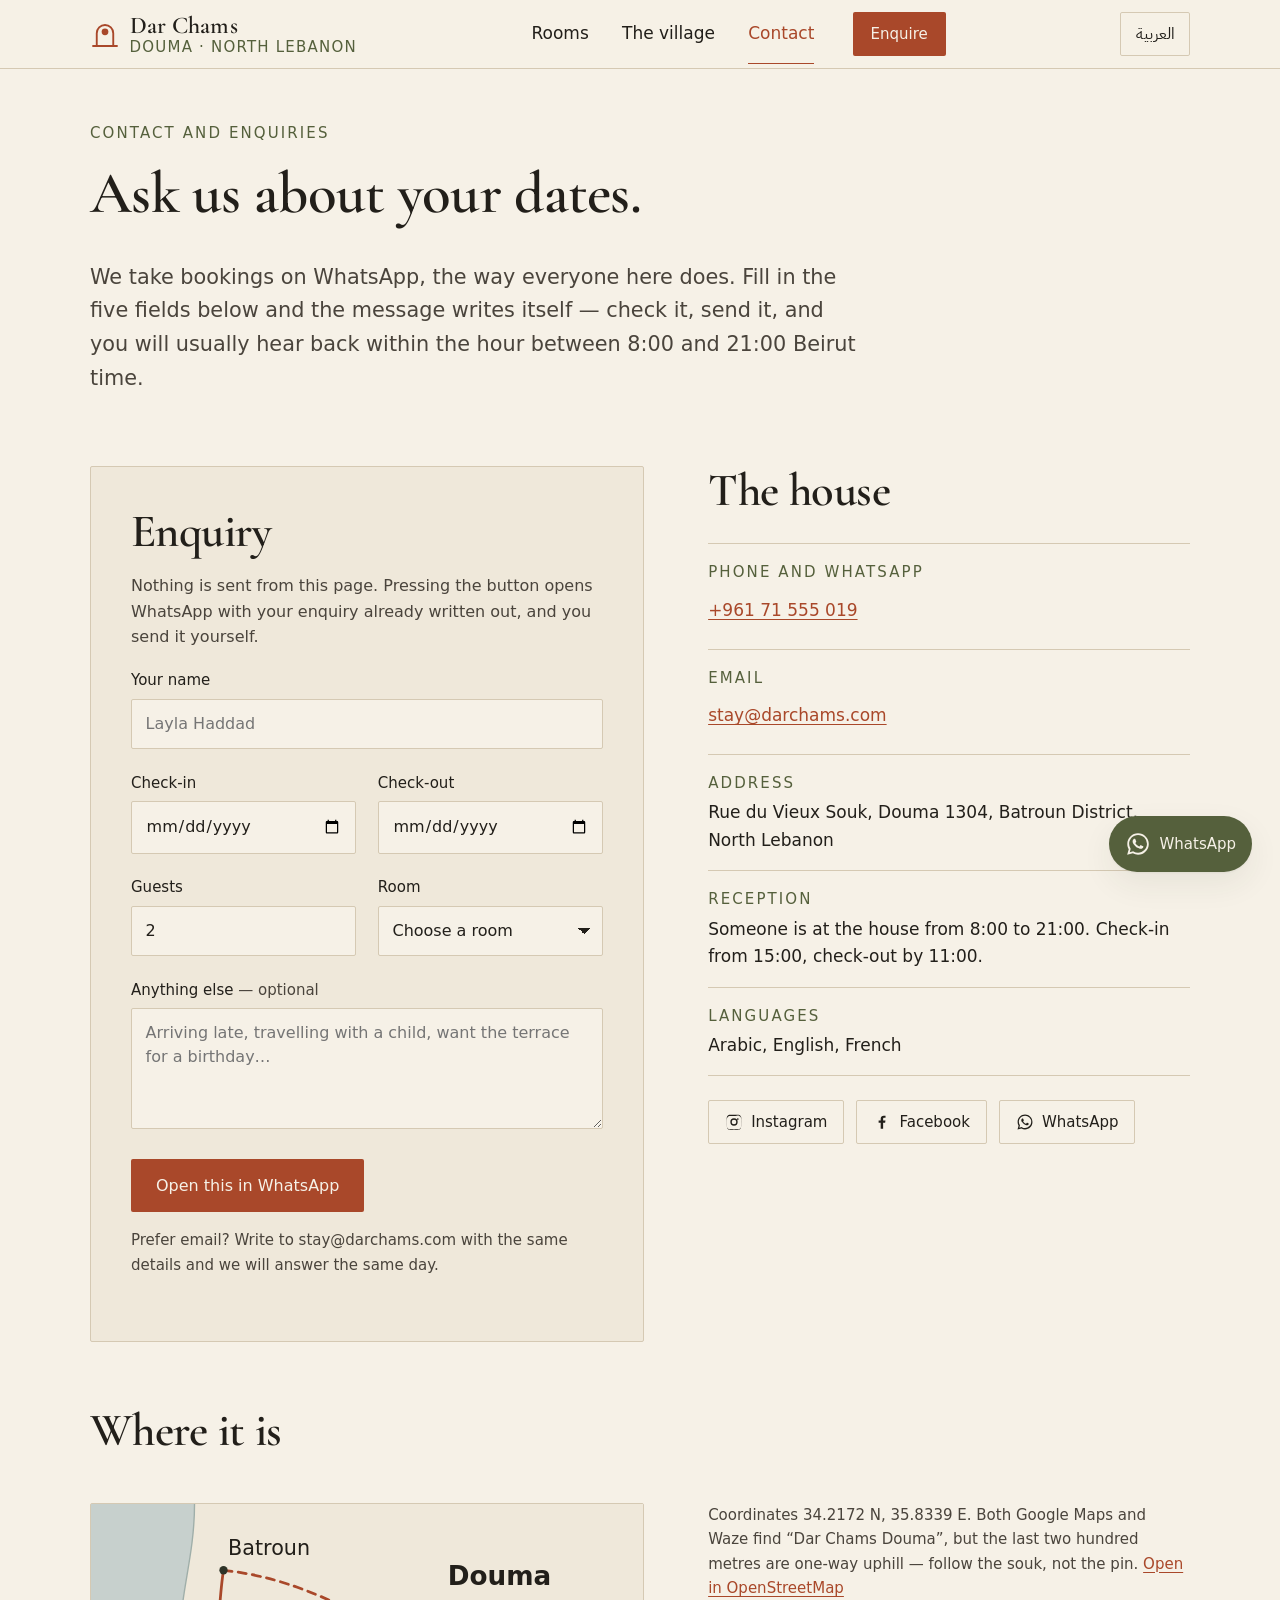
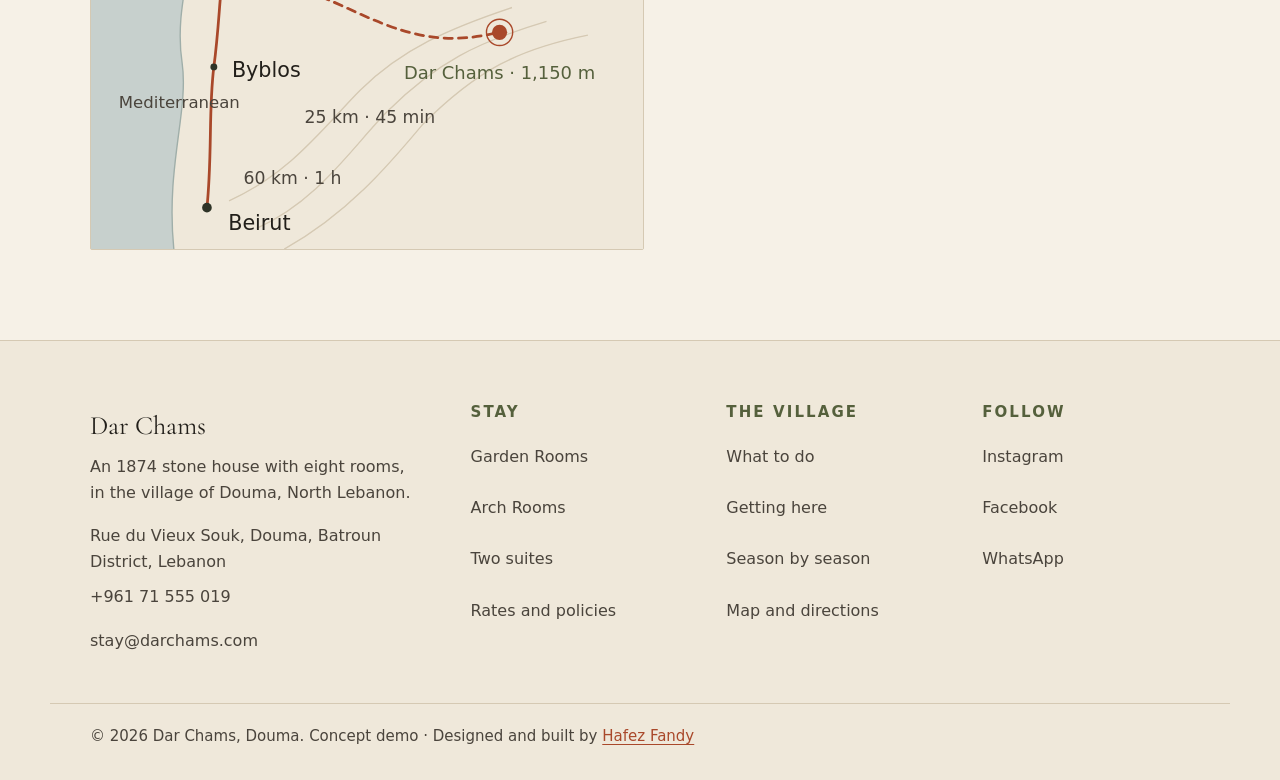
==== contact.html @ cfc53374 "Dar Chams — bilingual static demo site for a Douma guesthouse A four-page portfolio demo for a ficti" ====
<!doctype html>
<html lang="en" dir="ltr">
<head>
<meta charset="utf-8">
<meta name="viewport" content="width=device-width, initial-scale=1, viewport-fit=cover">
<title>Contact and enquiries — Dar Chams, Douma</title>
<meta name="description" content="Enquire about a stay at Dar Chams in Douma, North Lebanon. The form opens a prefilled WhatsApp message. Phone +961 71 555 019, directions from Beirut and a map.">
<link rel="canonical" href="https://hafez121.github.io/dar-chams/contact.html">
<meta name="theme-color" content="#F6F1E7">
<meta property="og:type" content="website">
<meta property="og:site_name" content="Dar Chams">
<meta property="og:locale" content="en_US">
<meta property="og:locale:alternate" content="ar_LB">
<meta property="og:url" content="https://hafez121.github.io/dar-chams/contact.html">
<meta property="og:title" content="Contact and enquiries — Dar Chams, Douma">
<meta property="og:description" content="Enquire on WhatsApp, find the phone number, and see the road up from Beirut.">
<meta property="og:image" content="https://hafez121.github.io/dar-chams/img/og-cover.jpg">
<meta property="og:image:width" content="1200">
<meta property="og:image:height" content="630">
<meta property="og:image:alt" content="Douma at dusk: limestone houses with red tile roofs on a terraced slope.">
<meta name="twitter:card" content="summary_large_image">
<meta name="twitter:title" content="Contact and enquiries — Dar Chams, Douma">
<meta name="twitter:description" content="Enquire on WhatsApp, find the phone number, and see the road up from Beirut.">
<meta name="twitter:image" content="https://hafez121.github.io/dar-chams/img/og-cover.jpg">
<link rel="icon" href="favicon.svg" type="image/svg+xml">
<link rel="icon" href="favicon-32.png" sizes="32x32">
<link rel="apple-touch-icon" href="apple-touch-icon.png">
<link rel="preload" href="fonts/cormorant-600.woff2" as="font" type="font/woff2" crossorigin>
<link rel="stylesheet" href="css/style.css">
<link rel="stylesheet" href="css/print.css" media="print">
<script>
(function(){var d=document.documentElement;d.className+=' js';
var l=new URLSearchParams(location.search).get('lang')==='ar'?'ar':'en';
d.lang=l;d.dir=l==='ar'?'rtl':'ltr';d.dataset.lang=l;
if('IntersectionObserver' in window && !matchMedia('(prefers-reduced-motion: reduce)').matches){d.className+=' js-reveal';}})();
</script>
</head>
<body data-page="contact">
<a class="skip-link" href="#main" data-i18n="a11y.skip">Skip to content</a>

<header class="site-head">
  <div class="wrap site-head__inner">
    <a class="brand" href="index.html">
      <svg class="brand__mark" viewBox="0 0 40 40" aria-hidden="true" focusable="false">
        <path d="M4 36h32" stroke="currentColor" stroke-width="2.5" fill="none" stroke-linecap="round"/>
        <path d="M9 36V19a11 11 0 0 1 22 0v17" stroke="currentColor" stroke-width="2.5" fill="none"/>
        <circle cx="20" cy="17" r="4.5" fill="currentColor"/>
      </svg>
      <span class="brand__text">
        <span class="brand__name" data-i18n="brand.name">Dar Chams</span>
        <span class="brand__sub" data-i18n="brand.sub">Douma · North Lebanon</span>
      </span>
    </a>
    <nav class="site-nav" id="siteNav" aria-label="Main">
      <ul class="site-nav__list">
        <li><a href="rooms.html" data-i18n="nav.rooms">Rooms</a></li>
        <li><a href="village.html" data-i18n="nav.village">The village</a></li>
        <li><a href="contact.html" data-i18n="nav.contact">Contact</a></li>
      </ul>
      <div class="site-nav__actions">
        <a class="btn btn--solid btn--sm" href="contact.html#enquire" data-i18n="nav.enquire">Enquire</a>
      </div>
    </nav>

    <div class="head-actions">
      <button class="lang-toggle" id="langToggle" type="button" lang="ar"
              data-i18n-attr="aria-label:nav.langLabel" aria-label="Switch the site to Arabic">العربية</button>
      <button class="nav-toggle" id="navToggle" type="button" aria-expanded="false" aria-controls="siteNav">
        <span class="nav-toggle__bars" aria-hidden="true"><span></span><span></span></span>
        <span class="nav-toggle__label" data-i18n="nav.menu">Menu</span>
      </button>
    </div>
  </div>
</header>

<main id="main">

  <section class="page-head">
    <div class="wrap">
      <p class="eyebrow" data-i18n="contact.eyebrow">Contact and enquiries</p>
      <h1 data-i18n="contact.h1">Ask us about your dates.</h1>
      <p class="lead" data-i18n="contact.lead">We take bookings on WhatsApp, the way everyone here does. Fill in the five fields below and the message writes itself — check it, send it, and you will usually hear back within the hour between 8:00 and 21:00 Beirut time.</p>
    </div>
  </section>

  <section class="section" style="padding-block-start: clamp(2rem, 4vw, 3rem)">
    <div class="wrap contact-grid">

      <div class="enquiry" id="enquire">
        <h2 data-i18n="contact.form.h2">Enquiry</h2>
        <p class="enquiry__intro" data-i18n="contact.form.intro">Nothing is sent from this page. Pressing the button opens WhatsApp with your enquiry already written out, and you send it yourself.</p>

        <noscript>
          <p class="form-note">This form needs JavaScript to write your WhatsApp message.
            Without it, send the same details — name, check-in, check-out, guests, room —
            straight to <a href="https://wa.me/96171555019" rel="noopener">WhatsApp</a>,
            <a href="mailto:stay@darchams.com">stay@darchams.com</a> or
            <a href="tel:+96171555019">+961 71 555 019</a>.</p>
        </noscript>

        <form id="enquiryForm" novalidate>
          <div class="field">
            <label for="f-name" data-i18n="contact.f.name">Your name</label>
            <input type="text" id="f-name" name="name" autocomplete="name" required
                   aria-describedby="err-name" data-i18n-attr="placeholder:contact.f.name.ph" placeholder="Layla Haddad">
            <p class="field__error" id="err-name" role="alert"></p>
          </div>

          <div class="field-row">
            <div class="field">
              <label for="f-checkin" data-i18n="contact.f.checkin">Check-in</label>
              <input type="date" id="f-checkin" name="checkin" required aria-describedby="err-checkin">
              <p class="field__error" id="err-checkin" role="alert"></p>
            </div>
            <div class="field">
              <label for="f-checkout" data-i18n="contact.f.checkout">Check-out</label>
              <input type="date" id="f-checkout" name="checkout" required aria-describedby="err-checkout">
              <p class="field__error" id="err-checkout" role="alert"></p>
            </div>
          </div>

          <div class="field-row">
            <div class="field">
              <label for="f-guests" data-i18n="contact.f.guests">Guests</label>
              <input type="number" id="f-guests" name="guests" min="1" max="6" step="1" value="2"
                     inputmode="numeric" required aria-describedby="err-guests">
              <p class="field__error" id="err-guests" role="alert"></p>
            </div>
            <div class="field">
              <label for="f-room" data-i18n="contact.f.room">Room</label>
              <select id="f-room" name="room" required aria-describedby="err-room">
                <option value="" data-i18n="contact.f.room.any">Choose a room</option>
                <option value="garden" data-i18n="contact.f.room.garden">Garden Room — $95</option>
                <option value="arch" data-i18n="contact.f.room.arch">Arch Room — $135</option>
                <option value="roof" data-i18n="contact.f.room.roof">The Roof Room — $175</option>
                <option value="liwan" data-i18n="contact.f.room.liwan">The Liwan — $185</option>
                <option value="unsure" data-i18n="contact.f.room.unsure">Not sure yet — advise us</option>
              </select>
              <p class="field__error" id="err-room" role="alert"></p>
            </div>
          </div>

          <div class="field">
            <label for="f-message">
              <span data-i18n="contact.f.msg">Anything else</span>
              <span class="hint" data-i18n="contact.f.msg.hint">— optional</span>
            </label>
            <textarea id="f-message" name="message" rows="4"
                      data-i18n-attr="placeholder:contact.f.msg.ph"
                      placeholder="Arriving late, travelling with a child, want the terrace for a birthday…"></textarea>
          </div>

          <p class="form-status" id="formStatus" role="status" aria-live="polite"></p>

          <button type="submit" class="btn btn--solid" data-i18n="contact.f.submit">Open this in WhatsApp</button>
          <a class="btn btn--ghost" id="waFallback" href="https://wa.me/96171555019" target="_blank" rel="noopener" hidden
             data-i18n="contact.f.fallback">Open WhatsApp manually</a>

          <p class="form-note" data-i18n="contact.f.note">Prefer email? Write to stay@darchams.com with the same details and we will answer the same day.</p>
        </form>
      </div>

      <div class="contact-aside">
        <h2 data-i18n="contact.details.h2">The house</h2>
        <ul class="contact-list">
          <li>
            <span class="contact-list__k" data-i18n="contact.k.phone">Phone and WhatsApp</span>
            <span class="contact-list__v"><a href="tel:+96171555019">+961 71 555 019</a></span>
          </li>
          <li>
            <span class="contact-list__k" data-i18n="contact.k.email">Email</span>
            <span class="contact-list__v"><a href="mailto:stay@darchams.com">stay@darchams.com</a></span>
          </li>
          <li>
            <span class="contact-list__k" data-i18n="contact.k.addr">Address</span>
            <span class="contact-list__v" data-i18n="contact.v.addr">Rue du Vieux Souk, Douma 1304, Batroun District, North Lebanon</span>
          </li>
          <li>
            <span class="contact-list__k" data-i18n="contact.k.hours">Reception</span>
            <span class="contact-list__v" data-i18n="contact.v.hours">Someone is at the house from 8:00 to 21:00. Check-in from 15:00, check-out by 11:00.</span>
          </li>
          <li>
            <span class="contact-list__k" data-i18n="contact.k.langs">Languages</span>
            <span class="contact-list__v" data-i18n="contact.v.langs">Arabic, English, French</span>
          </li>
        </ul>

        <ul class="social-row">
          <li><a href="https://www.instagram.com/darchams" target="_blank" rel="me noopener">
            <svg viewBox="0 0 24 24" aria-hidden="true" focusable="false"><path fill="currentColor" d="M12 2.2c3.2 0 3.6 0 4.9.07 1.2.05 1.8.25 2.2.41.55.21.95.47 1.36.88.41.41.67.81.88 1.36.16.4.36 1 .41 2.2.06 1.3.07 1.7.07 4.9s0 3.6-.07 4.9c-.05 1.2-.25 1.8-.41 2.2-.21.55-.47.95-.88 1.36-.41.41-.81.67-1.36.88-.4.16-1 .36-2.2.41-1.3.06-1.7.07-4.9.07s-3.6 0-4.9-.07c-1.2-.05-1.8-.25-2.2-.41a3.7 3.7 0 0 1-1.36-.88 3.7 3.7 0 0 1-.88-1.36c-.16-.4-.36-1-.41-2.2C2.21 15.6 2.2 15.2 2.2 12s0-3.6.07-4.9c.05-1.2.25-1.8.41-2.2.21-.55.47-.95.88-1.36.41-.41.81-.67 1.36-.88.4-.16 1-.36 2.2-.41C8.4 2.21 8.8 2.2 12 2.2Zm0 1.8c-3.14 0-3.51.01-4.75.07-1.15.05-1.77.24-2.18.4-.55.22-.94.47-1.35.88-.41.41-.66.8-.88 1.35-.16.41-.35 1.03-.4 2.18C2.38 9.49 2.37 9.86 2.37 13s.01 3.51.07 4.75c.05 1.15.24 1.77.4 2.18.22.55.47.94.88 1.35.41.41.8.66 1.35.88.41.16 1.03.35 2.18.4 1.24.06 1.61.07 4.75.07s3.51-.01 4.75-.07c1.15-.05 1.77-.24 2.18-.4.55-.22.94-.47 1.35-.88.41-.41.66-.8.88-1.35.16-.41.35-1.03.4-2.18.06-1.24.07-1.61.07-4.75s-.01-3.51-.07-4.75c-.05-1.15-.24-1.77-.4-2.18a3.6 3.6 0 0 0-.88-1.35 3.6 3.6 0 0 0-1.35-.88c-.41-.16-1.03-.35-2.18-.4C15.51 4.01 15.14 4 12 4Zm0 3.13a4.87 4.87 0 1 1 0 9.74 4.87 4.87 0 0 1 0-9.74Zm0 1.8a3.07 3.07 0 1 0 0 6.14 3.07 3.07 0 0 0 0-6.14Zm5.08-2.06a1.14 1.14 0 1 1 0 2.28 1.14 1.14 0 0 1 0-2.28Z"/></svg>
            <span>Instagram</span></a></li>
          <li><a href="https://www.facebook.com/darchams" target="_blank" rel="me noopener">
            <svg viewBox="0 0 24 24" aria-hidden="true" focusable="false"><path fill="currentColor" d="M13.5 21v-8h2.7l.4-3.1h-3.1V7.9c0-.9.25-1.5 1.55-1.5h1.65V3.63c-.29-.04-1.27-.13-2.41-.13-2.39 0-4.03 1.46-4.03 4.14V9.9H7.5V13h2.76v8h3.24Z"/></svg>
            <span>Facebook</span></a></li>
          <li><a href="https://wa.me/96171555019" target="_blank" rel="noopener">
            <svg viewBox="0 0 24 24" aria-hidden="true" focusable="false"><path fill="currentColor" d="M12.04 2C6.58 2 2.13 6.45 2.13 11.91c0 1.75.46 3.45 1.32 4.95L2 22l5.25-1.38a9.9 9.9 0 0 0 4.79 1.22c5.46 0 9.91-4.45 9.91-9.91C21.96 6.45 17.5 2 12.04 2Zm0 18.02a8.2 8.2 0 0 1-4.2-1.15l-.3-.18-3.11.82.83-3.04-.2-.31a8.17 8.17 0 0 1-1.26-4.35c0-4.54 3.7-8.23 8.24-8.23a8.19 8.19 0 0 1 8.24 8.24c0 4.54-3.7 8.2-8.24 8.2Zm4.52-6.16c-.25-.12-1.47-.72-1.69-.81-.23-.08-.39-.12-.56.13-.16.25-.64.8-.78.97-.14.16-.29.18-.54.06-.25-.12-1.05-.39-1.99-1.23-.74-.66-1.23-1.47-1.38-1.72-.14-.25-.01-.38.11-.5.11-.11.25-.29.37-.43.12-.15.16-.25.25-.41.08-.17.04-.31-.02-.43-.06-.12-.56-1.34-.76-1.84-.2-.48-.4-.42-.56-.43h-.48c-.16 0-.43.06-.65.31-.22.25-.85.84-.85 2.05s.87 2.38.99 2.54c.12.16 1.71 2.61 4.15 3.66.58.25 1.03.4 1.39.51.58.19 1.11.16 1.53.1.47-.07 1.47-.6 1.67-1.18.21-.58.21-1.07.15-1.18-.06-.11-.22-.17-.47-.29Z"/></svg>
            <span>WhatsApp</span></a></li>
        </ul>

      </div>

      <div class="contact-map">
        <h2 id="map" data-i18n="contact.map.h2">Where it is</h2>
        <div class="map">
          <svg viewBox="0 0 800 500" role="img" aria-labelledby="mapTitle mapDesc">
            <title id="mapTitle" data-i18n="contact.map.title">Schematic map of the road from Beirut to Douma</title>
            <desc id="mapDesc" data-i18n="contact.map.desc">The coastal highway runs north from Beirut through Byblos to Batroun, then an inland road climbs east through Kfar Hilda and Bchaaleh to Douma, where Dar Chams stands at the top of the village.</desc>
            <rect width="800" height="500" fill="#EFE8DA"/>
            <path d="M0 0 H150 C150 90 120 150 132 230 C142 300 108 380 120 500 H0 Z" fill="#C7D0CD"/>
            <path d="M150 0 C150 90 120 150 132 230 C142 300 108 380 120 500" fill="none" stroke="#9FAEA9" stroke-width="2"/>
            <g fill="none" stroke="#D5C9B3" stroke-width="2">
              <path d="M240 470 C330 430 380 350 430 300 C500 230 560 200 660 170"/>
              <path d="M280 500 C370 450 430 380 480 320 C560 240 620 210 720 190"/>
              <path d="M200 430 C290 390 340 320 390 270 C450 210 520 180 610 150"/>
            </g>
            <path d="M168 440 C176 360 170 300 178 236 C186 176 186 132 192 96" fill="none" stroke="#A9482A" stroke-width="4" stroke-linecap="round"/>
            <path d="M192 96 C300 108 360 150 430 176 C500 202 545 196 592 186" fill="none" stroke="#A9482A" stroke-width="4" stroke-linecap="round" stroke-dasharray="12 9"/>
            <g fill="#2E3327">
              <circle cx="168" cy="440" r="7"/>
              <circle cx="178" cy="236" r="5"/>
              <circle cx="192" cy="96" r="6"/>
            </g>
            <circle cx="592" cy="186" r="11" fill="#A9482A"/>
            <circle cx="592" cy="186" r="19" fill="none" stroke="#A9482A" stroke-width="2"/>
            <g font-family="system-ui, sans-serif" font-size="30" fill="#221F1A">
              <text x="244" y="472" text-anchor="middle" data-i18n="contact.map.beirut">Beirut</text>
              <text x="254" y="250" text-anchor="middle" data-i18n="contact.map.byblos">Byblos</text>
              <text x="258" y="74" text-anchor="middle" data-i18n="contact.map.batroun">Batroun</text>
              <text x="592" y="118" font-size="38" font-weight="600" text-anchor="middle" data-i18n="contact.map.douma">Douma</text>
              <text x="592" y="254" font-size="26" fill="#55603C" text-anchor="middle" data-i18n="contact.map.house">Dar Chams · 1,150 m</text>
              <text x="128" y="296" font-size="24" fill="#4A443C" text-anchor="middle" data-i18n="contact.map.sea">Mediterranean</text>
              <text x="292" y="406" font-size="25" fill="#4A443C" text-anchor="middle" data-i18n="contact.map.leg1">60 km · 1 h</text>
              <text x="404" y="318" font-size="25" fill="#4A443C" text-anchor="middle" data-i18n="contact.map.leg2">25 km · 45 min</text>
            </g>
          </svg>
        </div>
        <p class="map__note">
          <span data-i18n="contact.map.note">Coordinates 34.2172 N, 35.8339 E. Both Google Maps and Waze find “Dar Chams Douma”, but the last two hundred metres are one-way uphill — follow the souk, not the pin.</span>
          <a href="https://www.openstreetmap.org/?mlat=34.2172&amp;mlon=35.8339#map=14/34.2172/35.8339" target="_blank" rel="noopener" data-i18n="contact.map.osm">Open in OpenStreetMap</a>
        </p>
    </div>
  </section>

</main>


<footer class="site-foot">
  <div class="wrap site-foot__grid">
    <div class="site-foot__brand">
      <p class="site-foot__name" data-i18n="brand.name">Dar Chams</p>
      <p data-i18n="foot.blurb">An 1874 stone house with eight rooms, in the village of Douma, North Lebanon.</p>
      <address>
        <span data-i18n="foot.addr">Rue du Vieux Souk, Douma, Batroun District, Lebanon</span><br>
        <a href="tel:+96171555019">+961 71 555 019</a><br>
        <a href="mailto:stay@darchams.com">stay@darchams.com</a>
      </address>
    </div>
    <nav class="site-foot__nav" aria-label="Footer">
      <h2 class="site-foot__h" data-i18n="foot.stay">Stay</h2>
      <ul>
        <li><a href="rooms.html#garden" data-i18n="rooms.garden.name">Garden Rooms</a></li>
        <li><a href="rooms.html#arch" data-i18n="rooms.arch.name">Arch Rooms</a></li>
        <li><a href="rooms.html#suites" data-i18n="rooms.suites.name">Two suites</a></li>
        <li><a href="rooms.html#rates" data-i18n="foot.rates">Rates and policies</a></li>
      </ul>
    </nav>
    <nav class="site-foot__nav" aria-label="Footer, the village">
      <h2 class="site-foot__h" data-i18n="foot.village">The village</h2>
      <ul>
        <li><a href="village.html#doing" data-i18n="foot.doing">What to do</a></li>
        <li><a href="village.html#getting" data-i18n="foot.getting">Getting here</a></li>
        <li><a href="village.html#seasons" data-i18n="foot.seasons">Season by season</a></li>
        <li><a href="contact.html#map" data-i18n="foot.map">Map and directions</a></li>
      </ul>
    </nav>
    <div class="site-foot__social">
      <h2 class="site-foot__h" data-i18n="foot.follow">Follow</h2>
      <ul>
        <li><a href="https://www.instagram.com/darchams" rel="me noopener" target="_blank">Instagram</a></li>
        <li><a href="https://www.facebook.com/darchams" rel="me noopener" target="_blank">Facebook</a></li>
        <li><a href="https://wa.me/96171555019" rel="noopener" target="_blank">WhatsApp</a></li>
      </ul>
    </div>
  </div>
  <div class="wrap site-foot__base">
    <p><span data-i18n="foot.copy">© 2026 Dar Chams, Douma.</span> <span data-i18n="foot.demo">Concept demo · Designed and built by</span> <a href="https://hafez121.github.io" rel="noopener">Hafez Fandy</a></p>
  </div>
</footer>

<!-- Floating WhatsApp button. DEMO NUMBER: +961 71 555 019 is fictional. -->
<a class="wa-fab" href="https://wa.me/96171555019?text=Hello%20Dar%20Chams%20%E2%80%94%20I%27d%20like%20to%20ask%20about%20a%20stay." target="_blank" rel="noopener"
   data-wa-fab data-i18n-attr="aria-label:wa.aria" aria-label="Message Dar Chams on WhatsApp">
  <svg viewBox="0 0 24 24" aria-hidden="true" focusable="false" width="26" height="26">
    <path fill="currentColor" d="M12.04 2C6.58 2 2.13 6.45 2.13 11.91c0 1.75.46 3.45 1.32 4.95L2 22l5.25-1.38a9.9 9.9 0 0 0 4.79 1.22h.01c5.46 0 9.91-4.45 9.91-9.91C21.96 6.45 17.5 2 12.04 2Zm0 18.02h-.01a8.2 8.2 0 0 1-4.19-1.15l-.3-.18-3.11.82.83-3.04-.2-.31a8.17 8.17 0 0 1-1.26-4.35c0-4.54 3.7-8.23 8.24-8.23 2.2 0 4.27.86 5.83 2.41a8.19 8.19 0 0 1 2.41 5.83c0 4.54-3.7 8.2-8.24 8.2Zm4.52-6.16c-.25-.12-1.47-.72-1.69-.81-.23-.08-.39-.12-.56.13-.16.25-.64.8-.78.97-.14.16-.29.18-.54.06-.25-.12-1.05-.39-1.99-1.23-.74-.66-1.23-1.47-1.38-1.72-.14-.25-.01-.38.11-.5.11-.11.25-.29.37-.43.12-.15.16-.25.25-.41.08-.17.04-.31-.02-.43-.06-.12-.56-1.34-.76-1.84-.2-.48-.4-.42-.56-.43h-.48c-.16 0-.43.06-.65.31-.22.25-.85.84-.85 2.05s.87 2.38.99 2.54c.12.16 1.71 2.61 4.15 3.66.58.25 1.03.4 1.39.51.58.19 1.11.16 1.53.1.47-.07 1.47-.6 1.67-1.18.21-.58.21-1.07.15-1.18-.06-.11-.22-.17-.47-.29Z"/>
  </svg>
  <span class="wa-fab__label" data-i18n="wa.label">WhatsApp</span>
</a>

<script src="js/i18n.js" defer></script>
<script src="js/site.js" defer></script>
</body>
</html>
---- css/style.css ----
/* ==========================================================================
   Dar Chams — Douma, North Lebanon
   Hand-written CSS. No framework, no build step.
   Structure: fonts → tokens → base → layout → components → page blocks →
              right-to-left → motion → responsive.
   Everything uses logical properties so the Arabic (RTL) layout mirrors
   without a single override of margin-left / margin-right.
   ========================================================================== */

/* ------------------------------------------------------------------ fonts */
@font-face {
  font-family: "Cormorant Garamond";
  src: url("../fonts/cormorant-400.woff2") format("woff2");
  font-weight: 400; font-style: normal; font-display: swap;
  unicode-range: U+0000-00FF, U+0131, U+0152-0153, U+02BB-02BC, U+2000-206F, U+2122, U+2191, U+2193, U+2212, U+2215;
}
@font-face {
  font-family: "Cormorant Garamond";
  src: url("../fonts/cormorant-600.woff2") format("woff2");
  font-weight: 600; font-style: normal; font-display: swap;
  unicode-range: U+0000-00FF, U+0131, U+0152-0153, U+02BB-02BC, U+2000-206F, U+2122, U+2191, U+2193, U+2212, U+2215;
}
/* Arabic faces carry a unicode-range, so an English visitor never downloads them. */
@font-face {
  font-family: "IBM Plex Sans Arabic";
  src: url("../fonts/plexar-400.woff2") format("woff2");
  font-weight: 400; font-style: normal; font-display: swap;
  unicode-range: U+0600-06FF, U+0750-077F, U+08A0-08FF, U+200C-200E, U+2010-2011, U+FB50-FDFF, U+FE70-FEFF;
}
@font-face {
  font-family: "IBM Plex Sans Arabic";
  src: url("../fonts/plexar-600.woff2") format("woff2");
  font-weight: 600; font-style: normal; font-display: swap;
  unicode-range: U+0600-06FF, U+0750-077F, U+08A0-08FF, U+200C-200E, U+2010-2011, U+FB50-FDFF, U+FE70-FEFF;
}
@font-face {
  font-family: "Noto Naskh Arabic";
  src: url("../fonts/naskh-400.woff2") format("woff2");
  font-weight: 400; font-style: normal; font-display: swap;
  unicode-range: U+0600-06FF, U+0750-077F, U+08A0-08FF, U+200C-200E, U+2010-2011, U+FB50-FDFF, U+FE70-FEFF;
}

/* ----------------------------------------------------------------- tokens */
:root {
  /* Palette drawn from the setting: limestone, terracotta, olive, deep shade.
     No pure black, no pure white, no saturated blue. */
  --paper:      #F6F1E7;
  --paper-2:    #EFE8DA;
  --limestone:  #E3D9C7;
  --limestone-2:#D5C9B3;
  --ink:        #221F1A;
  --ink-2:      #4A443C;
  --terracotta: #A9482A;
  --terracotta-d:#8B3A21;
  --olive:      #55603C;
  --olive-d:    #3D4630;
  --shade:      #2E3327;

  --font-display: "Cormorant Garamond", "Iowan Old Style", Georgia, "Times New Roman", serif;
  --font-body: system-ui, -apple-system, "Segoe UI", Roboto, "Helvetica Neue", Arial, sans-serif;
  --font-display-ar: "Noto Naskh Arabic", "Cormorant Garamond", Georgia, serif;
  --font-body-ar: "IBM Plex Sans Arabic", system-ui, sans-serif;

  --lh-body: 1.62;
  --lh-display: 1.06;
  --ls-display: -0.012em;
  --ls-eyebrow: 0.14em;

  --maxw: 1180px;
  --gutter: 1.25rem;
  --section-y: clamp(3.25rem, 7vw, 6.5rem);
  --radius: 2px;
  --rule: 1px solid var(--limestone-2);
  --shadow: 0 1px 2px rgba(46, 51, 39, .06), 0 12px 32px rgba(46, 51, 39, .07);
}

/* ------------------------------------------------------------------- base */
*, *::before, *::after { box-sizing: border-box; }

html { -webkit-text-size-adjust: 100%; scroll-behavior: smooth; }
@media (prefers-reduced-motion: reduce) { html { scroll-behavior: auto; } }

body {
  margin: 0;
  background: var(--paper);
  color: var(--ink-2);
  font-family: var(--font-body);
  font-size: 1.0625rem;            /* 17px */
  line-height: var(--lh-body);
  text-rendering: optimizeLegibility;
  -webkit-font-smoothing: antialiased;
}

h1, h2, h3 {
  font-family: var(--font-display);
  font-weight: 600;
  color: var(--ink);
  line-height: var(--lh-display);
  letter-spacing: var(--ls-display);
  margin: 0 0 .6em;
  text-wrap: balance;
}
h1 { font-size: clamp(2.35rem, 8.2vw, 4.5rem); }
h2 { font-size: clamp(1.85rem, 5vw, 2.9rem); }
h3 { font-size: clamp(1.3rem, 3.2vw, 1.7rem); }
p  { margin: 0 0 1.1em; max-width: 62ch; }
ul, ol { margin: 0 0 1.1em; padding-inline-start: 1.1em; }
li { margin-block-end: .45em; }
img, picture, svg { max-width: 100%; }
[hidden] { display: none !important; }   /* .btn's display must not beat it */
img { height: auto; display: block; }
figure { margin: 0; }
figcaption {
  margin-block-start: .7rem;
  font-size: .9375rem;             /* 15px */
  color: var(--ink-2);
  opacity: .85;
}
address { font-style: normal; }
hr { border: 0; border-block-start: var(--rule); margin: 0; }

a { color: var(--terracotta); text-decoration-thickness: 1px; text-underline-offset: .18em; }
a:hover { color: var(--terracotta-d); }

:focus-visible {
  outline: 3px solid var(--olive);
  outline-offset: 3px;
  border-radius: var(--radius);
}

.skip-link {
  position: absolute;
  inset-block-start: -100%;
  inset-inline-start: var(--gutter);
  z-index: 100;
  background: var(--ink);
  color: var(--paper);
  padding: .8rem 1.1rem;
  text-decoration: none;
}
.skip-link:focus { inset-block-start: .6rem; color: var(--paper); }

.wrap {
  inline-size: 100%;
  max-inline-size: var(--maxw);
  margin-inline: auto;
  padding-inline: var(--gutter);
}

.eyebrow {
  font-size: .9375rem;
  letter-spacing: var(--ls-eyebrow);
  text-transform: uppercase;
  color: var(--olive);
  margin-block-end: 1.1rem;
  font-weight: 500;
}
.lead { font-size: clamp(1.0625rem, 2.4vw, 1.25rem); color: var(--ink-2); }

.section { padding-block: var(--section-y); }
.section__head { max-inline-size: 46ch; margin-block-end: clamp(1.8rem, 4vw, 3rem); }
.section__lede { font-size: 1.125rem; }
.section__more { margin-block: 2rem 0; }

.link-arrow {
  display: inline-flex;
  align-items: center;
  gap: .5rem;
  font-weight: 500;
  text-decoration: none;
  border-block-end: 1px solid currentColor;
  padding-block-end: 2px;
  min-block-size: 44px;
}
.link-arrow .arrow { transition: transform .25s ease; }
.link-arrow:hover .arrow { transform: translateX(4px); }

/* ---------------------------------------------------------------- buttons */
.btn {
  display: inline-flex;
  align-items: center;
  justify-content: center;
  min-block-size: 48px;
  padding: .8rem 1.5rem;
  font: inherit;
  font-weight: 500;
  font-size: 1rem;
  text-decoration: none;
  border: 1px solid transparent;
  border-radius: var(--radius);
  cursor: pointer;
  transition: background-color .2s ease, color .2s ease, border-color .2s ease;
}
.btn--solid { background: var(--terracotta); color: var(--paper); }
.btn--solid:hover { background: var(--terracotta-d); color: var(--paper); }
.btn--ghost { border-color: var(--ink); color: var(--ink); background: transparent; }
.btn--ghost:hover { background: var(--ink); color: var(--paper); }
.btn--sm { min-block-size: 44px; padding: .55rem 1.05rem; font-size: .9375rem; }

/* ------------------------------------------------------------------ header */
.site-head {
  position: sticky;
  inset-block-start: 0;
  z-index: 50;
  background: color-mix(in srgb, var(--paper) 92%, transparent);
  backdrop-filter: saturate(160%) blur(8px);
  border-block-end: var(--rule);
}
.site-head__inner {
  display: flex;
  align-items: center;
  justify-content: space-between;
  gap: 1rem;
  min-block-size: 68px;
}
.brand {
  display: inline-flex;
  align-items: center;
  gap: .6rem;
  text-decoration: none;
  color: var(--ink);
  padding-block: .5rem;
}
.brand__mark { inline-size: 30px; block-size: 30px; color: var(--terracotta); flex: none; }
.brand__text { display: flex; flex-direction: column; line-height: 1.1; }
.brand__name {
  font-family: var(--font-display);
  font-size: 1.5rem;
  font-weight: 600;
  letter-spacing: .005em;
}
.brand__sub {
  display: none;                   /* the header stays legible at 360px */
  font-size: .9375rem;
  letter-spacing: .08em;
  text-transform: uppercase;
  color: var(--olive);
}
@media (min-width: 600px) { .brand__sub { display: block; } }

.head-actions { display: flex; align-items: center; gap: .5rem; flex: none; }

.nav-toggle {
  display: none;
  align-items: center;
  gap: .55rem;
  min-block-size: 44px;
  min-inline-size: 44px;
  padding: .4rem .7rem;
  background: transparent;
  border: 1px solid var(--limestone-2);
  border-radius: var(--radius);
  font: inherit;
  font-size: .9375rem;
  color: var(--ink);
  cursor: pointer;
}
.js .nav-toggle { display: inline-flex; }
.nav-toggle__bars { display: block; inline-size: 18px; }
.nav-toggle__bars span {
  display: block;
  block-size: 1.5px;
  background: var(--ink);
  transition: transform .25s ease, opacity .25s ease;
}
.nav-toggle__bars span + span { margin-block-start: 5px; }
.nav-toggle[aria-expanded="true"] .nav-toggle__bars span:first-child { transform: translateY(3.25px) rotate(45deg); }
.nav-toggle[aria-expanded="true"] .nav-toggle__bars span:last-child { transform: translateY(-3.25px) rotate(-45deg); }

.site-nav__list { list-style: none; margin: 0; padding: 0; }
.site-nav__list a {
  display: block;
  color: var(--ink);
  text-decoration: none;
  font-size: 1.0625rem;
}
.site-nav__list a:hover,
.site-nav__list a[aria-current="page"] { color: var(--terracotta); }
.site-nav__list a[aria-current="page"] { border-block-end: 1px solid currentColor; }

.lang-toggle {
  min-block-size: 44px;
  min-inline-size: 44px;
  padding: .5rem .9rem;
  background: transparent;
  border: 1px solid var(--limestone-2);
  border-radius: var(--radius);
  color: var(--ink);
  font-family: var(--font-body-ar);
  font-size: 1rem;
  cursor: pointer;
}
.lang-toggle:hover { border-color: var(--ink); }
[dir="rtl"] .lang-toggle { font-family: var(--font-body); }

/* mobile navigation panel (a real menu: focus is moved into it and trapped) */
@media (max-width: 819px) {
  .js .site-nav {
    position: fixed;
    inset-block: 68px 0;
    inset-inline: 0;
    z-index: 40;
    block-size: calc(100dvh - 68px);
    display: flex;
    flex-direction: column;
    justify-content: center;
    gap: 2rem;
    padding: 2rem var(--gutter);
    background: var(--paper);
    overflow-y: auto;
    transform: translateY(-8px);
    opacity: 0;
    visibility: hidden;
    /* visibility is deliberately NOT transitioned: a transitioning
       visibility stays `hidden` on the first frame, and focus() into a
       hidden panel silently fails. */
    transition: opacity .22s ease, transform .22s ease;
  }
  .js .site-nav.is-open { transform: none; opacity: 1; visibility: visible; }
  .js .site-nav__list a {
    font-family: var(--font-display);
    font-size: 2.25rem;
    line-height: 1.25;
    padding-block: .35rem;
  }
  [dir="rtl"] .js .site-nav__list a { font-family: var(--font-display-ar); }
  .site-nav__actions { display: flex; align-items: center; gap: 1rem; }
  body.nav-open { overflow: hidden; }
  /* icon-only button on small screens, but the name stays in the a11y tree */
  .nav-toggle__label {
    position: absolute; inline-size: 1px; block-size: 1px;
    overflow: hidden; clip-path: inset(50%); white-space: nowrap;
  }
  .nav-toggle { justify-content: center; padding-inline: .85rem; }
}
@media (min-width: 820px) {
  .nav-toggle, .js .nav-toggle { display: none; }
  .site-nav { display: flex; align-items: center; gap: clamp(1.25rem, 3vw, 2.5rem); }
  .site-nav__list { display: flex; gap: clamp(1.25rem, 2.6vw, 2.25rem); }
  .site-nav__list li { margin: 0; }
  .site-nav__list a { padding-block: 1rem; }
  .site-nav__actions { display: flex; align-items: center; gap: .75rem; }
}

/* -------------------------------------------------------------------- hero */
.hero { padding-block-start: clamp(2rem, 5vw, 3.5rem); }
.hero__grid { display: grid; gap: clamp(1.75rem, 4vw, 3rem); align-items: center; }
.hero__text > :last-child { margin-block-end: 0; }
.hero h1 { margin-block-end: .45em; }
.hero__actions { display: flex; flex-wrap: wrap; gap: .75rem; margin-block-start: 1.75rem; }
.hero__media img { inline-size: 100%; border-radius: var(--radius); }

.factbar {
  display: grid;
  grid-template-columns: repeat(2, minmax(0, 1fr));
  gap: 1.1rem 1.5rem;
  list-style: none;
  margin: clamp(2.25rem, 5vw, 3.5rem) auto 0;
  padding-block: clamp(1.4rem, 3vw, 1.9rem);
  border-block: var(--rule);
}
.factbar li { margin: 0; }
.factbar__k {
  display: block;
  font-size: .9375rem;
  letter-spacing: var(--ls-eyebrow);
  text-transform: uppercase;
  color: var(--olive);
  margin-block-end: .3rem;
}
.factbar__v { display: block; color: var(--ink); font-size: 1.0625rem; }

/* ------------------------------------------------------------------ splits */
.split { display: grid; gap: clamp(1.75rem, 4vw, 3.5rem); align-items: center; }
.split__media img { inline-size: 100%; border-radius: var(--radius); }
.split__body > :last-child { margin-block-end: 0; }

.ticks { list-style: none; padding: 0; margin-block-start: 1.6rem; }
.ticks li {
  position: relative;
  padding-inline-start: 1.6rem;
  padding-block: .45rem;
  border-block-start: var(--rule);
  font-size: 1rem;
}
.ticks li:last-child { border-block-end: var(--rule); }
.ticks li::before {
  content: "";
  position: absolute;
  inset-block-start: 1.15rem;
  inset-inline-start: 0;
  inline-size: .55rem;
  block-size: .55rem;
  background: var(--terracotta);
  border-radius: 50%;
}

/* ------------------------------------------------------------- room cards */
.roomgrid { display: grid; gap: clamp(2rem, 4vw, 2.75rem); }
.roomcard__link {
  display: block;
  color: inherit;
  text-decoration: none;
}
.roomcard img {
  inline-size: 100%;
  border-radius: var(--radius);
  transition: filter .4s ease;
}
.roomcard__link:hover img { filter: brightness(1.04) saturate(1.05); }
.roomcard h3 { margin-block: 1.1rem .35rem; }
.roomcard__count {
  font-family: var(--font-body);
  font-size: .9375rem;
  letter-spacing: var(--ls-eyebrow);
  text-transform: uppercase;
  color: var(--olive);
  display: block;
  margin-block-start: .35rem;
}
.roomcard__meta { color: var(--ink-2); font-size: 1rem; margin-block-end: .6rem; }
.price { margin: 0; font-size: 1rem; color: var(--ink); }
.price__num { font-family: var(--font-display); font-size: 1.5rem; font-weight: 600; }
[dir="rtl"] .price__num { font-family: var(--font-display); }
.price__unit { color: var(--ink-2); }

/* ------------------------------------------------------------------- days */
.daylist { list-style: none; padding: 0; margin: 0; counter-reset: none; }
.daylist li {
  display: grid;
  grid-template-columns: 4.5rem minmax(0, 1fr);
  gap: 0 1.25rem;
  padding-block: 1.15rem;
  border-block-start: var(--rule);
  margin: 0;
}
.daylist li:last-child { border-block-end: var(--rule); }
.daylist__t {
  font-family: var(--font-display);
  font-size: 1.25rem;
  color: var(--terracotta);
  font-variant-numeric: tabular-nums;
}
.daylist p { margin: 0; font-size: 1rem; }

/* --------------------------------------------------------- village teaser */
.village-teaser { display: grid; gap: clamp(1.75rem, 4vw, 3rem); align-items: end; }
.village-teaser img { inline-size: 100%; border-radius: var(--radius); }

/* ---------------------------------------------------------- enquiry bands */
.enquire-band {
  display: grid;
  gap: 1.5rem;
  padding: clamp(1.75rem, 4vw, 2.75rem);
  background: var(--limestone);
  border-radius: var(--radius);
}
.enquire-band h2 { margin-block-end: .35em; }
.enquire-band p { margin-block-end: 0; }
.enquire-band__actions { display: flex; flex-wrap: wrap; gap: .75rem; }

/* ----------------------------------------------------------------- footer */
.site-foot {
  /* every page ends with a padded .section, so no extra margin here */
  padding-block-start: clamp(2.5rem, 5vw, 4rem);
  border-block-start: var(--rule);
  background: var(--paper-2);
  font-size: 1rem;
}
.site-foot__grid { display: grid; gap: 2.25rem; padding-block-end: 2.5rem; }
.site-foot__name {
  font-family: var(--font-display);
  font-size: 1.65rem;
  color: var(--ink);
  margin-block-end: .4rem;
}
[dir="rtl"] .site-foot__name { font-family: var(--font-display-ar); }
.site-foot__h {
  font-family: var(--font-body);
  font-size: .9375rem;
  letter-spacing: var(--ls-eyebrow);
  text-transform: uppercase;
  color: var(--olive);
  margin-block-end: .9rem;
}
[dir="rtl"] .site-foot__h { font-family: var(--font-body-ar); letter-spacing: 0; }
.site-foot__nav ul, .site-foot__social ul { list-style: none; margin: 0; padding: 0; }
.site-foot__nav a, .site-foot__social a, .site-foot address a {
  color: var(--ink-2);
  text-decoration: none;
  display: inline-flex;
  align-items: center;
  min-block-size: 44px;
}
.site-foot__nav a:hover, .site-foot__social a:hover, .site-foot address a:hover {
  color: var(--terracotta);
  text-decoration: underline;
}
.site-foot__base {
  padding-block: 1.25rem 2rem;
  border-block-start: var(--rule);
  font-size: .9375rem;
  color: var(--ink-2);
}
.site-foot__base p { margin: 0; max-inline-size: none; }

/* ------------------------------------------------------- floating WhatsApp */
.wa-fab {
  position: fixed;
  inset-block-end: max(1rem, env(safe-area-inset-bottom));
  inset-inline-end: 1rem;
  z-index: 45;
  display: inline-flex;
  align-items: center;
  gap: .55rem;
  min-block-size: 56px;
  padding-inline: 1rem;
  background: var(--olive);
  color: var(--paper);
  border-radius: 999px;
  text-decoration: none;
  box-shadow: var(--shadow);
  transition: background-color .2s ease, transform .2s ease;
}
.wa-fab:hover { background: var(--olive-d); color: var(--paper); transform: translateY(-2px); }
.wa-fab__label { font-size: .9375rem; font-weight: 500; }
@media (max-width: 480px) {
  .wa-fab { min-inline-size: 56px; padding-inline: 0; justify-content: center; }
  .wa-fab__label {
    position: absolute; inline-size: 1px; block-size: 1px;
    overflow: hidden; clip-path: inset(50%); white-space: nowrap;
  }
}

/* ----------------------------------------------------------- rooms page */
.page-head { padding-block: clamp(2rem, 5vw, 3.25rem) 0; }
.page-head .lead { max-inline-size: 58ch; }
.page-head__media { margin-block-start: clamp(1.75rem, 4vw, 2.75rem); }
.page-head__media img { inline-size: 100%; border-radius: var(--radius); }
/* a portrait plate should not be blown up to the full column width */
.page-head__media--portrait { max-inline-size: 620px; }
/* landscape plates are cropped to a letterbox so the top of the page is not
   carried by empty sky */
.page-head__media:not(.page-head__media--portrait) img {
  aspect-ratio: 16 / 7;
  object-fit: cover;
  object-position: 50% 70%;
}

.roomtype { padding-block: var(--section-y); border-block-start: var(--rule); }
.roomtype__grid { display: grid; gap: clamp(1.75rem, 4vw, 3rem); align-items: start; }
.roomtype__media img { inline-size: 100%; border-radius: var(--radius); }
.roomtype__head { display: flex; flex-wrap: wrap; align-items: baseline; gap: .6rem 1rem; margin-block-end: 1rem; }
.roomtype__head h2 { margin: 0; }
.roomtype__price {
  font-family: var(--font-display);
  font-size: 1.5rem;
  color: var(--terracotta);
  white-space: nowrap;
}
.namelist { list-style: none; padding: 0; display: flex; flex-wrap: wrap; gap: .5rem; margin-block: 1.25rem; }
.namelist li { margin: 0; }
.namelist span {
  display: inline-block;
  padding: .4rem .8rem;
  background: var(--limestone);
  border-radius: var(--radius);
  font-size: .9375rem;
  color: var(--ink);
}
.specs { list-style: none; padding: 0; margin-block: 1.25rem 0; display: grid; gap: .35rem; }
.specs li { display: flex; gap: .6rem; font-size: 1rem; margin: 0; }
.specs li::before { content: "—"; color: var(--olive); flex: none; }

.ratebox { padding-block: var(--section-y); border-block-start: var(--rule); }
.table-scroll { overflow-x: auto; -webkit-overflow-scrolling: touch; }
table { border-collapse: collapse; inline-size: 100%; min-inline-size: 30rem; font-size: 1rem; }
caption { text-align: start; font-size: .9375rem; color: var(--ink-2); padding-block-end: .75rem; }
th, td { text-align: start; padding: .85rem 1rem .85rem 0; border-block-end: var(--rule); vertical-align: top; }
[dir="rtl"] th, [dir="rtl"] td { padding: .85rem 0 .85rem 1rem; }
thead th { font-size: .9375rem; letter-spacing: var(--ls-eyebrow); text-transform: uppercase; color: var(--olive); font-weight: 500; }
[dir="rtl"] thead th { letter-spacing: 0; }

.policies { display: grid; gap: 1.5rem; margin-block-start: 2.5rem; }
.policies h3 { font-size: 1.2rem; margin-block-end: .4rem; }
.policies p { margin: 0; font-size: 1rem; }

/* ---------------------------------------------------------- village page */
.things { display: grid; gap: clamp(2rem, 4vw, 2.75rem); }
.thing img { inline-size: 100%; border-radius: var(--radius); margin-block-end: 1.1rem; }
.thing h3 { margin-block-end: .35rem; }
.thing__meta {
  font-size: .9375rem;
  letter-spacing: var(--ls-eyebrow);
  text-transform: uppercase;
  color: var(--olive);
  margin-block-end: .6rem;
}
[dir="rtl"] .thing__meta { letter-spacing: 0; }
.thing p { font-size: 1rem; }

.steps { list-style: none; padding: 0; counter-reset: step; margin: 0; }
.steps li {
  counter-increment: step;
  position: relative;
  padding-inline-start: 3rem;
  padding-block: 1.1rem;
  border-block-start: var(--rule);
  margin: 0;
}
.steps li:last-child { border-block-end: var(--rule); }
.steps li::before {
  content: counter(step);
  position: absolute;
  inset-inline-start: 0;
  inset-block-start: 1.1rem;
  inline-size: 2rem;
  block-size: 2rem;
  display: grid;
  place-items: center;
  border: 1px solid var(--limestone-2);
  border-radius: 50%;
  font-family: var(--font-display);
  font-size: 1.05rem;
  color: var(--terracotta);
}
.steps p { margin: 0; font-size: 1rem; }
.steps strong { color: var(--ink); }

.seasons { display: grid; gap: 1.75rem; }
.season { padding-block: 1.25rem; border-block-start: var(--rule); }
.season h3 { font-size: 1.25rem; margin-block-end: .3rem; }
.season p { margin: 0; font-size: 1rem; }
.season__temp { font-size: .9375rem; color: var(--olive); }

/* ---------------------------------------------------------- contact page */
.contact-grid { display: grid; gap: clamp(2.25rem, 5vw, 3.5rem); align-items: start; }

.enquiry {
  padding: clamp(1.5rem, 4vw, 2.5rem);
  background: var(--paper-2);
  border: var(--rule);
  border-radius: var(--radius);
}
.enquiry h2 { margin-block-end: .35em; }
.enquiry__intro { font-size: 1rem; }
.field { margin-block-end: 1.35rem; }
.field label {
  display: block;
  font-size: .9375rem;
  font-weight: 500;
  color: var(--ink);
  margin-block-end: .4rem;
}
.field .hint { font-weight: 400; color: var(--ink-2); }
.field input, .field select, .field textarea {
  inline-size: 100%;
  min-block-size: 48px;
  padding: .7rem .85rem;
  font: inherit;
  font-size: 1rem;
  color: var(--ink);
  background: var(--paper);
  border: 1px solid var(--limestone-2);
  border-radius: var(--radius);
}
.field textarea { min-block-size: 7rem; resize: vertical; line-height: 1.5; }
.field select {
  appearance: none;
  background-image: linear-gradient(45deg, transparent 50%, var(--ink) 50%),
                    linear-gradient(135deg, var(--ink) 50%, transparent 50%);
  background-size: 6px 6px, 6px 6px;
  background-position: right 1.15rem center, right calc(1.15rem - 6px) center;
  background-repeat: no-repeat;
  padding-inline-end: 2.5rem;
}
[dir="rtl"] .field select {
  background-position: left 1.15rem center, left calc(1.15rem - 6px) center;
  padding-inline-end: .85rem;
  padding-inline-start: 2.5rem;
}
.field input:focus-visible, .field select:focus-visible, .field textarea:focus-visible { border-color: var(--olive); }
.field [aria-invalid="true"] { border-color: var(--terracotta-d); border-inline-start-width: 3px; }
.field__error {
  display: none;
  margin-block-start: .4rem;
  font-size: .9375rem;
  color: var(--terracotta-d);
}
.field__error.is-shown { display: block; }
.field-row { display: grid; gap: 1.35rem; }
.form-note { font-size: .9375rem; margin-block: 1rem 1.5rem; }
.form-status { font-size: 1rem; margin-block-end: 1rem; color: var(--olive-d); }
.form-status:empty { margin: 0; }

.contact-list { list-style: none; padding: 0; margin: 0; }
.contact-list li { padding-block: 1rem; border-block-start: var(--rule); margin: 0; }
.contact-list li:last-child { border-block-end: var(--rule); }
.contact-list dt, .contact-list__k {
  display: block;
  font-size: .9375rem;
  letter-spacing: var(--ls-eyebrow);
  text-transform: uppercase;
  color: var(--olive);
  margin-block-end: .25rem;
}
[dir="rtl"] .contact-list__k { letter-spacing: 0; }
.contact-list__v { color: var(--ink); }
.contact-list__v a {
  color: var(--terracotta);
  display: inline-flex;
  align-items: center;
  min-block-size: 44px;
}

.social-row { display: flex; flex-wrap: wrap; gap: .75rem; margin-block-start: 1.5rem; padding: 0; list-style: none; }
.social-row li { margin: 0; }
.social-row a {
  display: inline-flex;
  align-items: center;
  gap: .5rem;
  min-block-size: 44px;
  padding: .5rem 1rem;
  border: 1px solid var(--limestone-2);
  border-radius: var(--radius);
  text-decoration: none;
  color: var(--ink);
  font-size: .9375rem;
}
.social-row a:hover { border-color: var(--ink); color: var(--ink); }
.social-row svg { inline-size: 18px; block-size: 18px; flex: none; }

.contact-map h2 { margin-block-start: 0; }
.map { margin-block-start: 1.25rem; border: var(--rule); border-radius: var(--radius); background: var(--limestone); }
.map svg { display: block; inline-size: 100%; block-size: auto; }
.map__note { font-size: .9375rem; margin-block: .9rem 0; }

/* ------------------------------------------------------------ right-to-left */
[dir="rtl"] {
  --lh-body: 1.9;
  --lh-display: 1.45;
  --ls-display: 0;
  --ls-eyebrow: 0;
}
[dir="rtl"] body { font-family: var(--font-body-ar); font-size: 1.0625rem; }
[dir="rtl"] h1, [dir="rtl"] h2, [dir="rtl"] h3,
[dir="rtl"] .brand__name, [dir="rtl"] .daylist__t,
[dir="rtl"] .roomtype__price { font-family: var(--font-display-ar); font-weight: 400; }
[dir="rtl"] h1 { font-size: clamp(2rem, 7vw, 3.6rem); }
[dir="rtl"] h2 { font-size: clamp(1.6rem, 4.4vw, 2.4rem); }
[dir="rtl"] h3 { font-size: clamp(1.2rem, 3vw, 1.5rem); }
[dir="rtl"] .eyebrow, [dir="rtl"] .factbar__k, [dir="rtl"] .roomcard__count,
[dir="rtl"] .brand__sub { text-transform: none; font-size: .9375rem; }
[dir="rtl"] .arrow { display: inline-block; transform: scaleX(-1); }
[dir="rtl"] .link-arrow:hover .arrow { transform: scaleX(-1) translateX(4px); }
[dir="rtl"] .ticks li::before { inset-block-start: 1.35rem; }

/* ------------------------------------------------------------------ motion */
/* Resting state is the finished state. The reveal only runs when JS is
   present and the visitor has not asked for reduced motion. */
.js-reveal .reveal { opacity: 0; transform: translateY(14px); }
.js-reveal .reveal.is-visible {
  opacity: 1;
  transform: none;
  transition: opacity .7s ease, transform .7s ease;
}
@media (prefers-reduced-motion: reduce) {
  .js-reveal .reveal, .js-reveal .reveal.is-visible { opacity: 1; transform: none; transition: none; }
  .btn, .wa-fab, .roomcard img, .link-arrow .arrow, .nav-toggle__bars span { transition: none; }
}

/* -------------------------------------------------------------- responsive */
@media (min-width: 600px) {
  :root { --gutter: 2rem; }
  .factbar { grid-template-columns: repeat(4, minmax(0, 1fr)); }
  .field-row { grid-template-columns: repeat(2, minmax(0, 1fr)); }
  .policies { grid-template-columns: repeat(2, minmax(0, 1fr)); gap: 1.75rem 2.5rem; }
  .things { grid-template-columns: repeat(2, minmax(0, 1fr)); }
  .seasons { grid-template-columns: repeat(2, minmax(0, 1fr)); gap: 1.75rem 2.5rem; }
}

@media (min-width: 900px) {
  :root { --gutter: 2.5rem; }

  .hero { padding-block-start: clamp(2.5rem, 4vw, 4rem); }
  .hero__grid {
    max-inline-size: none;
    padding-inline: 0;
    grid-template-columns: minmax(0, 44%) minmax(0, 56%);
    gap: clamp(2rem, 4vw, 4rem);
  }
  /* keep the hero copy on the same optical line as every other section */
  .hero__text { padding-inline-start: max(var(--gutter), calc((100vw - var(--maxw)) / 2 + var(--gutter))); }
  .hero__media img { border-start-end-radius: 0; border-end-end-radius: 0; }

  .split { grid-template-columns: repeat(2, minmax(0, 1fr)); }
  .split--wide-start { grid-template-columns: minmax(0, 1.15fr) minmax(0, 1fr); }
  .split--wide-end { grid-template-columns: minmax(0, 1fr) minmax(0, 1.15fr); }

  .roomgrid { grid-template-columns: repeat(12, minmax(0, 1fr)); row-gap: clamp(2.5rem, 5vw, 4rem); }
  .roomcard--a { grid-column: 1 / span 7; }
  .roomcard--b { grid-column: 9 / span 4; align-self: end; }
  .roomcard--c { grid-column: 3 / span 8; }

  .village-teaser { grid-template-columns: minmax(0, 1.3fr) minmax(0, 1fr); }
  .enquire-band { grid-template-columns: minmax(0, 1.4fr) auto; align-items: center; gap: 2.5rem; }
  .enquire-band__actions { justify-content: flex-end; }

  .site-foot__grid { grid-template-columns: minmax(0, 1.6fr) repeat(3, minmax(0, 1fr)); gap: 3rem; }

  .roomtype__grid { grid-template-columns: minmax(0, 1.05fr) minmax(0, 1fr); gap: clamp(2rem, 4vw, 3.5rem); }
  .roomtype:nth-of-type(even) .roomtype__media { order: 2; }

  .things { grid-template-columns: repeat(3, minmax(0, 1fr)); }
  .contact-grid {
    grid-template-columns: minmax(0, 1.15fr) minmax(0, 1fr);
    gap: clamp(2.5rem, 5vw, 4.5rem);
  }
  /* form and details side by side, then the map across the full width */
  .enquiry       { grid-column: 1; grid-row: 1; }
  .contact-aside { grid-column: 2; grid-row: 1; }
  .contact-map {
    grid-column: 1 / -1;
    grid-row: 2;
    display: grid;
    grid-template-columns: minmax(0, 1.15fr) minmax(0, 1fr);
    column-gap: clamp(2.5rem, 5vw, 4.5rem);
    row-gap: 1.25rem;
    align-items: start;
  }
  .contact-map h2 { grid-column: 1 / -1; }
  .contact-map .map { margin-block-start: 0; }
  .contact-map .map__note { margin-block-start: 0; }
  .wa-fab { inset-block-end: 1.75rem; inset-inline-end: 1.75rem; }
}

@media (min-width: 1100px) {
  h1 { font-size: clamp(3rem, 4.6vw, 4.75rem); }
  .page-head .lead { font-size: 1.3rem; }
}
---- css/print.css ----
/* Print stylesheet for the contact page: what a guest actually needs on paper
   — the address, the phone number, the directions and the map. */
@page { margin: 18mm; }

.site-head, .wa-fab, .site-foot__nav, .site-foot__social,
.skip-link, .social-row, .form-status, .field__error,
#waFallback, .enquiry__intro, .contact-grid .btn { display: none !important; }

body { background: #fff; color: #000; font-size: 11pt; line-height: 1.45; }
.wrap { max-inline-size: none; padding-inline: 0; }
.section, .page-head { padding-block: 0; }
.contact-grid { display: block; }
.enquiry { background: none; border: 0; padding: 0; }

h1 { font-size: 24pt; margin-block: 0 6pt; }
h2 { font-size: 14pt; margin-block: 14pt 4pt; page-break-after: avoid; }
.eyebrow { font-size: 9pt; letter-spacing: .1em; }
.lead { font-size: 12pt; }

/* the form prints as a fill-in-by-hand slip */
.field label { font-size: 10pt; font-weight: 700; }
.field input, .field select, .field textarea {
  border: 0;
  border-block-end: 1px solid #666;
  border-radius: 0;
  background: none;
  min-block-size: 0;
  padding: 2pt 0;
}
.field-row { display: grid; grid-template-columns: 1fr 1fr; gap: 8pt 18pt; }

.contact-list li { border-block-start: 1px solid #ccc; padding-block: 5pt; }
.contact-list__k { font-size: 8.5pt; letter-spacing: .08em; }
a { color: #000; text-decoration: none; }
/* spell the destination out - a printed link is useless otherwise */
.contact-list a::after, .map__note a::after { content: " (" attr(href) ")"; font-size: 9pt; word-break: break-all; }
.contact-list a[href^="tel:"]::after, .contact-list a[href^="mailto:"]::after { content: ""; }
.map { border: 1px solid #999; page-break-inside: avoid; }
.map svg { inline-size: 100%; }
.form-note { font-size: 10pt; }
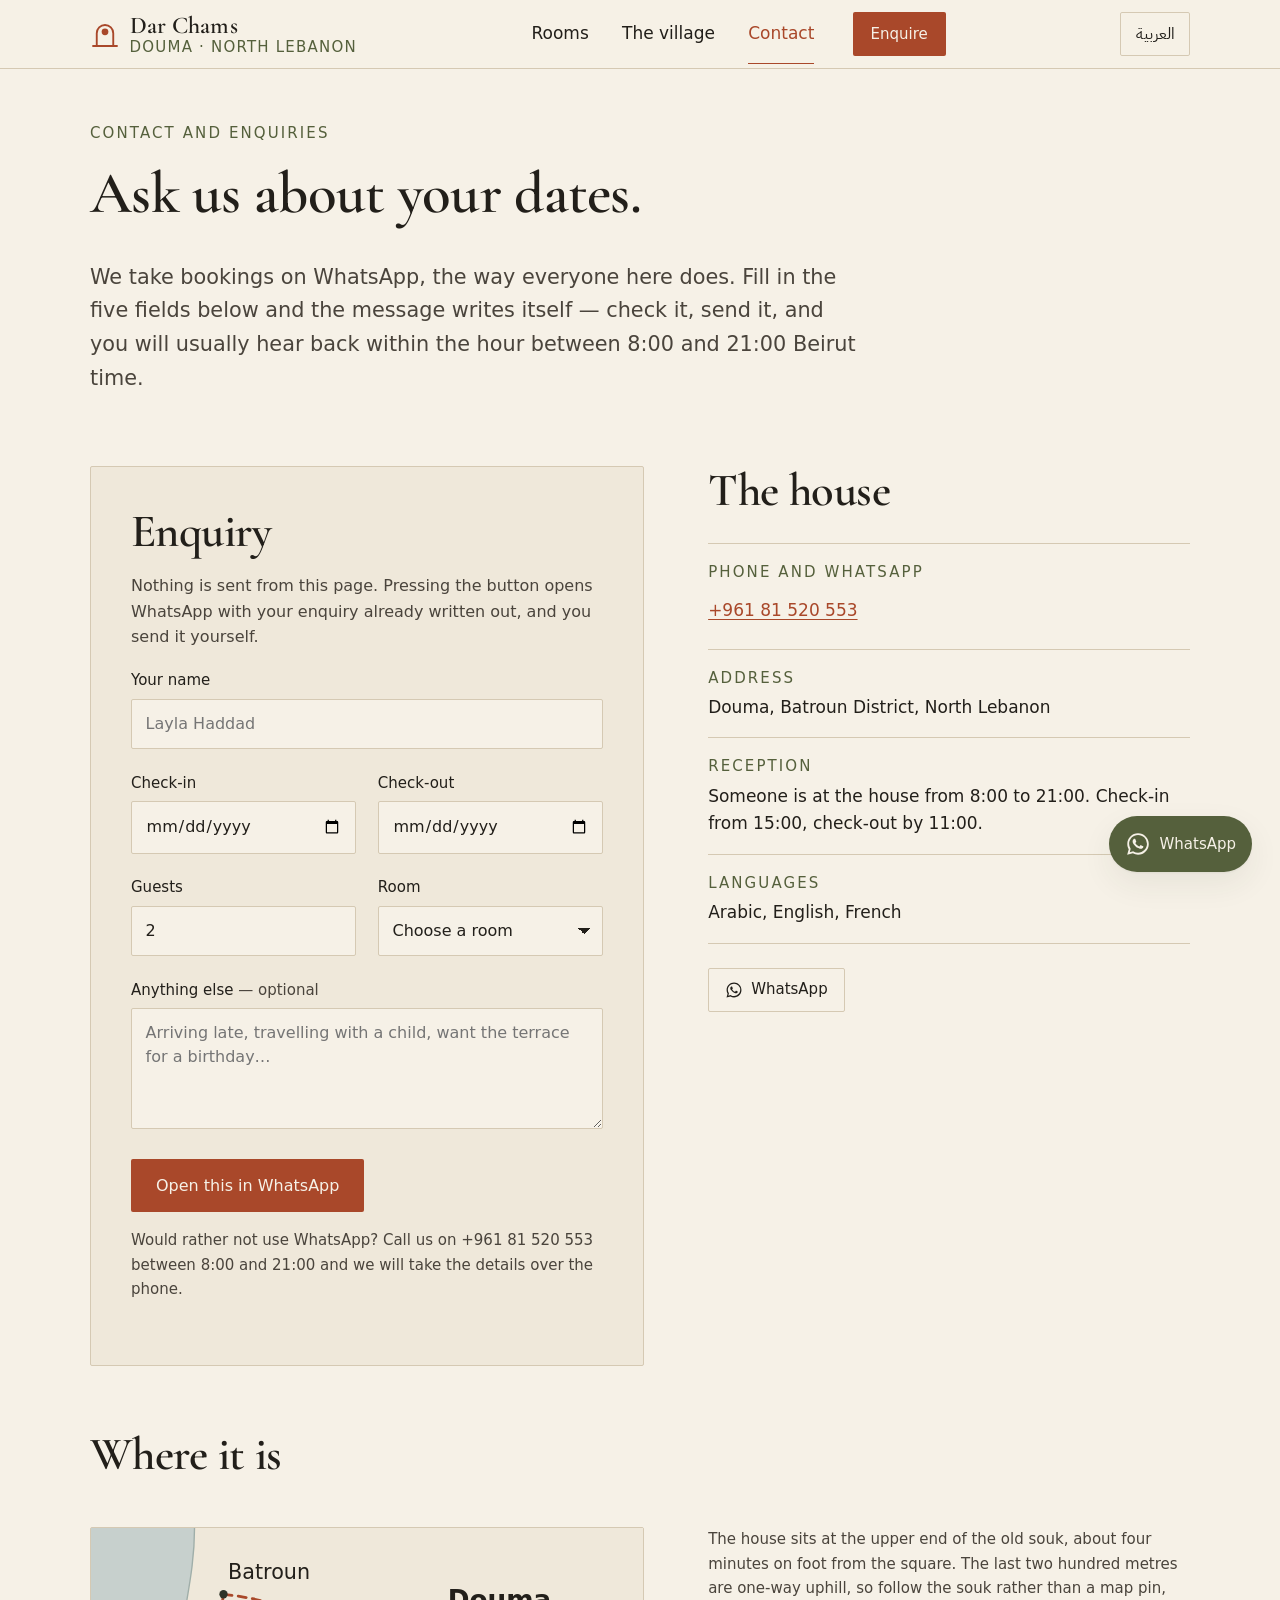
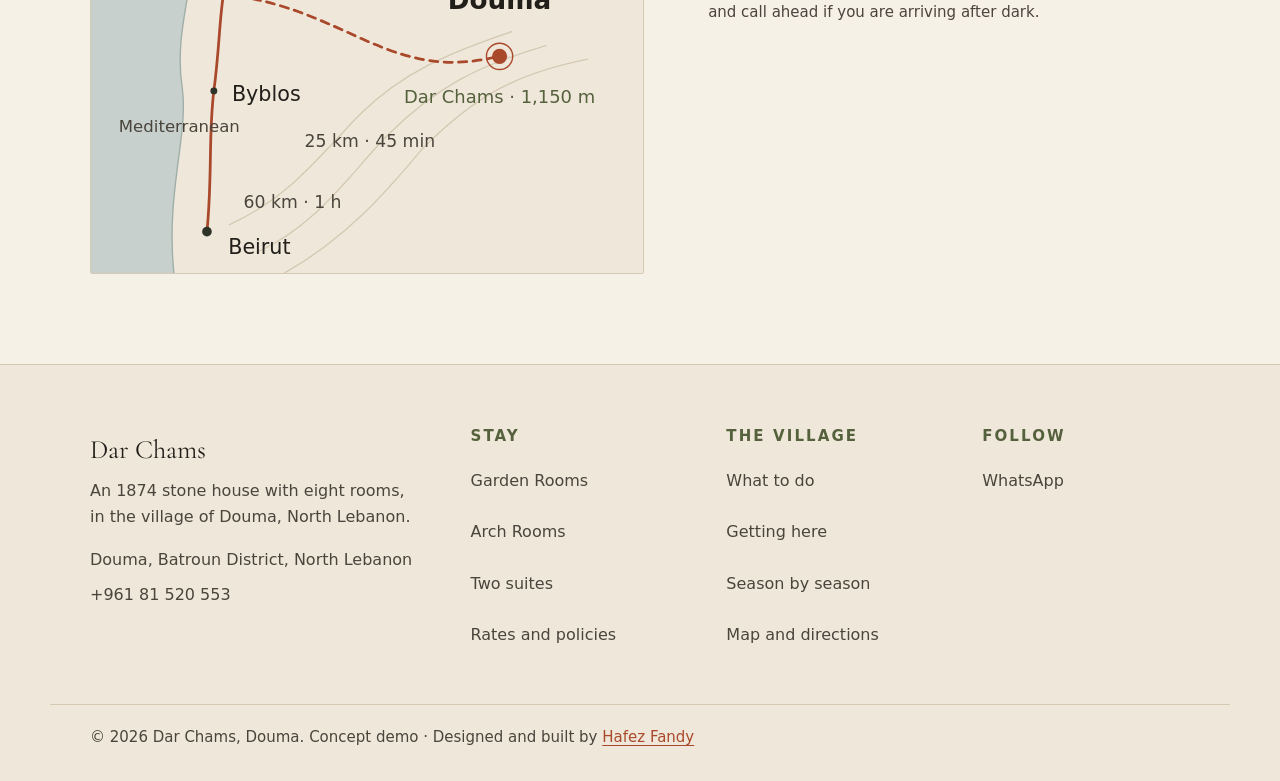
==== commit 1861ecdb: "Remove every invented identifier; make the Beirut drive consistent The site was publicly reachable c" ====
--- a/contact.html
+++ b/contact.html
@@ -4,7 +4,7 @@
 <meta charset="utf-8">
 <meta name="viewport" content="width=device-width, initial-scale=1, viewport-fit=cover">
 <title>Contact and enquiries — Dar Chams, Douma</title>
-<meta name="description" content="Enquire about a stay at Dar Chams in Douma, North Lebanon. The form opens a prefilled WhatsApp message. Phone +961 71 555 019, directions from Beirut and a map.">
+<meta name="description" content="Enquire about a stay at Dar Chams in Douma, North Lebanon. The form opens a prefilled WhatsApp message. Phone +961 81 520 553, directions from Beirut and a map.">
 <link rel="canonical" href="https://hafez121.github.io/dar-chams/contact.html">
 <meta name="theme-color" content="#F6F1E7">
 <meta property="og:type" content="website">
@@ -91,11 +91,16 @@
         <p class="enquiry__intro" data-i18n="contact.form.intro">Nothing is sent from this page. Pressing the button opens WhatsApp with your enquiry already written out, and you send it yourself.</p>
 
         <noscript>
-          <p class="form-note">This form needs JavaScript to write your WhatsApp message.
+          <!-- Bilingual on purpose: with JavaScript off the language toggle cannot
+               run, so this is the one block that has to carry both languages itself. -->
+          <p class="form-note" lang="en">This form needs JavaScript to write your WhatsApp message.
             Without it, send the same details — name, check-in, check-out, guests, room —
-            straight to <a href="https://wa.me/96171555019" rel="noopener">WhatsApp</a>,
-            <a href="mailto:stay@darchams.com">stay@darchams.com</a> or
-            <a href="tel:+96171555019">+961 71 555 019</a>.</p>
+            straight to <a href="https://wa.me/96181520553" rel="noopener">WhatsApp</a>
+            or call <a href="tel:+96181520553">+961 81 520 553</a>.</p>
+          <p class="form-note" lang="ar" dir="rtl">يحتاج هذا النموذج إلى جافاسكربت ليكتب رسالة الواتساب.
+            من دونه، أرسل التفاصيل نفسها — الاسم، تاريخ الوصول، تاريخ المغادرة، عدد الضيوف، الغرفة —
+            مباشرةً على <a href="https://wa.me/96181520553" rel="noopener">واتساب</a>
+            أو اتصل على <a href="tel:+96181520553">‎+961 81 520 553</a>.</p>
         </noscript>
 
         <form id="enquiryForm" novalidate>
@@ -153,10 +158,10 @@
           <p class="form-status" id="formStatus" role="status" aria-live="polite"></p>
 
           <button type="submit" class="btn btn--solid" data-i18n="contact.f.submit">Open this in WhatsApp</button>
-          <a class="btn btn--ghost" id="waFallback" href="https://wa.me/96171555019" target="_blank" rel="noopener" hidden
+          <a class="btn btn--ghost" id="waFallback" href="https://wa.me/96181520553" target="_blank" rel="noopener" hidden
              data-i18n="contact.f.fallback">Open WhatsApp manually</a>
 
-          <p class="form-note" data-i18n="contact.f.note">Prefer email? Write to stay@darchams.com with the same details and we will answer the same day.</p>
+          <p class="form-note" data-i18n="contact.f.note">Would rather not use WhatsApp? Call us on +961 81 520 553 between 8:00 and 21:00 and we will take the details over the phone.</p>
         </form>
       </div>
 
@@ -165,15 +170,14 @@
         <ul class="contact-list">
           <li>
             <span class="contact-list__k" data-i18n="contact.k.phone">Phone and WhatsApp</span>
-            <span class="contact-list__v"><a href="tel:+96171555019">+961 71 555 019</a></span>
+            <span class="contact-list__v"><a href="tel:+96181520553">+961 81 520 553</a></span>
           </li>
-          <li>
-            <span class="contact-list__k" data-i18n="contact.k.email">Email</span>
-            <span class="contact-list__v"><a href="mailto:stay@darchams.com">stay@darchams.com</a></span>
-          </li>
+          <!-- TODO: add an email row here once a mailbox exists on a domain the
+               guesthouse actually controls. The previous address was invented and
+               its domain is registered to a third party, so it was removed. -->
           <li>
             <span class="contact-list__k" data-i18n="contact.k.addr">Address</span>
-            <span class="contact-list__v" data-i18n="contact.v.addr">Rue du Vieux Souk, Douma 1304, Batroun District, North Lebanon</span>
+            <span class="contact-list__v" data-i18n="contact.v.addr">Douma, Batroun District, North Lebanon</span>
           </li>
           <li>
             <span class="contact-list__k" data-i18n="contact.k.hours">Reception</span>
@@ -186,13 +190,11 @@
         </ul>
 
         <ul class="social-row">
-          <li><a href="https://www.instagram.com/darchams" target="_blank" rel="me noopener">
-            <svg viewBox="0 0 24 24" aria-hidden="true" focusable="false"><path fill="currentColor" d="M12 2.2c3.2 0 3.6 0 4.9.07 1.2.05 1.8.25 2.2.41.55.21.95.47 1.36.88.41.41.67.81.88 1.36.16.4.36 1 .41 2.2.06 1.3.07 1.7.07 4.9s0 3.6-.07 4.9c-.05 1.2-.25 1.8-.41 2.2-.21.55-.47.95-.88 1.36-.41.41-.81.67-1.36.88-.4.16-1 .36-2.2.41-1.3.06-1.7.07-4.9.07s-3.6 0-4.9-.07c-1.2-.05-1.8-.25-2.2-.41a3.7 3.7 0 0 1-1.36-.88 3.7 3.7 0 0 1-.88-1.36c-.16-.4-.36-1-.41-2.2C2.21 15.6 2.2 15.2 2.2 12s0-3.6.07-4.9c.05-1.2.25-1.8.41-2.2.21-.55.47-.95.88-1.36.41-.41.81-.67 1.36-.88.4-.16 1-.36 2.2-.41C8.4 2.21 8.8 2.2 12 2.2Zm0 1.8c-3.14 0-3.51.01-4.75.07-1.15.05-1.77.24-2.18.4-.55.22-.94.47-1.35.88-.41.41-.66.8-.88 1.35-.16.41-.35 1.03-.4 2.18C2.38 9.49 2.37 9.86 2.37 13s.01 3.51.07 4.75c.05 1.15.24 1.77.4 2.18.22.55.47.94.88 1.35.41.41.8.66 1.35.88.41.16 1.03.35 2.18.4 1.24.06 1.61.07 4.75.07s3.51-.01 4.75-.07c1.15-.05 1.77-.24 2.18-.4.55-.22.94-.47 1.35-.88.41-.41.66-.8.88-1.35.16-.41.35-1.03.4-2.18.06-1.24.07-1.61.07-4.75s-.01-3.51-.07-4.75c-.05-1.15-.24-1.77-.4-2.18a3.6 3.6 0 0 0-.88-1.35 3.6 3.6 0 0 0-1.35-.88c-.41-.16-1.03-.35-2.18-.4C15.51 4.01 15.14 4 12 4Zm0 3.13a4.87 4.87 0 1 1 0 9.74 4.87 4.87 0 0 1 0-9.74Zm0 1.8a3.07 3.07 0 1 0 0 6.14 3.07 3.07 0 0 0 0-6.14Zm5.08-2.06a1.14 1.14 0 1 1 0 2.28 1.14 1.14 0 0 1 0-2.28Z"/></svg>
-            <span>Instagram</span></a></li>
-          <li><a href="https://www.facebook.com/darchams" target="_blank" rel="me noopener">
-            <svg viewBox="0 0 24 24" aria-hidden="true" focusable="false"><path fill="currentColor" d="M13.5 21v-8h2.7l.4-3.1h-3.1V7.9c0-.9.25-1.5 1.55-1.5h1.65V3.63c-.29-.04-1.27-.13-2.41-.13-2.39 0-4.03 1.46-4.03 4.14V9.9H7.5V13h2.76v8h3.24Z"/></svg>
-            <span>Facebook</span></a></li>
-          <li><a href="https://wa.me/96171555019" target="_blank" rel="noopener">
+          <!-- TODO: restore Instagram and Facebook here once the real accounts
+               exist. The previous handles were invented and resolved to unrelated
+               third-party accounts, so they were removed. The icon markup is in
+               git history at commit 772baf3 if it is wanted back verbatim. -->
+          <li><a href="https://wa.me/96181520553" target="_blank" rel="noopener">
             <svg viewBox="0 0 24 24" aria-hidden="true" focusable="false"><path fill="currentColor" d="M12.04 2C6.58 2 2.13 6.45 2.13 11.91c0 1.75.46 3.45 1.32 4.95L2 22l5.25-1.38a9.9 9.9 0 0 0 4.79 1.22c5.46 0 9.91-4.45 9.91-9.91C21.96 6.45 17.5 2 12.04 2Zm0 18.02a8.2 8.2 0 0 1-4.2-1.15l-.3-.18-3.11.82.83-3.04-.2-.31a8.17 8.17 0 0 1-1.26-4.35c0-4.54 3.7-8.23 8.24-8.23a8.19 8.19 0 0 1 8.24 8.24c0 4.54-3.7 8.2-8.24 8.2Zm4.52-6.16c-.25-.12-1.47-.72-1.69-.81-.23-.08-.39-.12-.56.13-.16.25-.64.8-.78.97-.14.16-.29.18-.54.06-.25-.12-1.05-.39-1.99-1.23-.74-.66-1.23-1.47-1.38-1.72-.14-.25-.01-.38.11-.5.11-.11.25-.29.37-.43.12-.15.16-.25.25-.41.08-.17.04-.31-.02-.43-.06-.12-.56-1.34-.76-1.84-.2-.48-.4-.42-.56-.43h-.48c-.16 0-.43.06-.65.31-.22.25-.85.84-.85 2.05s.87 2.38.99 2.54c.12.16 1.71 2.61 4.15 3.66.58.25 1.03.4 1.39.51.58.19 1.11.16 1.53.1.47-.07 1.47-.6 1.67-1.18.21-.58.21-1.07.15-1.18-.06-.11-.22-.17-.47-.29Z"/></svg>
             <span>WhatsApp</span></a></li>
         </ul>
@@ -235,8 +237,7 @@
           </svg>
         </div>
         <p class="map__note">
-          <span data-i18n="contact.map.note">Coordinates 34.2172 N, 35.8339 E. Both Google Maps and Waze find “Dar Chams Douma”, but the last two hundred metres are one-way uphill — follow the souk, not the pin.</span>
-          <a href="https://www.openstreetmap.org/?mlat=34.2172&amp;mlon=35.8339#map=14/34.2172/35.8339" target="_blank" rel="noopener" data-i18n="contact.map.osm">Open in OpenStreetMap</a>
+          <span data-i18n="contact.map.note">The house sits at the upper end of the old souk, about four minutes on foot from the square. The last two hundred metres are one-way uphill, so follow the souk rather than a map pin, and call ahead if you are arriving after dark.</span>
         </p>
     </div>
   </section>
@@ -250,9 +251,8 @@
       <p class="site-foot__name" data-i18n="brand.name">Dar Chams</p>
       <p data-i18n="foot.blurb">An 1874 stone house with eight rooms, in the village of Douma, North Lebanon.</p>
       <address>
-        <span data-i18n="foot.addr">Rue du Vieux Souk, Douma, Batroun District, Lebanon</span><br>
-        <a href="tel:+96171555019">+961 71 555 019</a><br>
-        <a href="mailto:stay@darchams.com">stay@darchams.com</a>
+        <span data-i18n="foot.addr">Douma, Batroun District, North Lebanon</span><br>
+        <a href="tel:+96181520553">+961 81 520 553</a>
       </address>
     </div>
     <nav class="site-foot__nav" aria-label="Footer">
@@ -276,9 +276,13 @@
     <div class="site-foot__social">
       <h2 class="site-foot__h" data-i18n="foot.follow">Follow</h2>
       <ul>
-        <li><a href="https://www.instagram.com/darchams" rel="me noopener" target="_blank">Instagram</a></li>
-        <li><a href="https://www.facebook.com/darchams" rel="me noopener" target="_blank">Facebook</a></li>
-        <li><a href="https://wa.me/96171555019" rel="noopener" target="_blank">WhatsApp</a></li>
+        <!-- TODO: add the real Instagram and Facebook links here once the
+             accounts exist. The previous handles were invented and resolved to
+             unrelated third-party accounts, so they were removed. Do not guess
+             a handle: confirm it, then add
+             <li><a href="https://www.instagram.com/HANDLE" rel="me noopener" target="_blank">Instagram</a></li>
+             <li><a href="https://www.facebook.com/HANDLE" rel="me noopener" target="_blank">Facebook</a></li> -->
+        <li><a href="https://wa.me/96181520553" rel="noopener" target="_blank">WhatsApp</a></li>
       </ul>
     </div>
   </div>
@@ -287,8 +291,8 @@
   </div>
 </footer>
 
-<!-- Floating WhatsApp button. DEMO NUMBER: +961 71 555 019 is fictional. -->
-<a class="wa-fab" href="https://wa.me/96171555019?text=Hello%20Dar%20Chams%20%E2%80%94%20I%27d%20like%20to%20ask%20about%20a%20stay." target="_blank" rel="noopener"
+<!-- Floating WhatsApp button. DEMO NUMBER: +961 81 520 553 is fictional. -->
+<a class="wa-fab" href="https://wa.me/96181520553?text=Hello%20Dar%20Chams%20%E2%80%94%20I%27d%20like%20to%20ask%20about%20a%20stay." target="_blank" rel="noopener"
    data-wa-fab data-i18n-attr="aria-label:wa.aria" aria-label="Message Dar Chams on WhatsApp">
   <svg viewBox="0 0 24 24" aria-hidden="true" focusable="false" width="26" height="26">
     <path fill="currentColor" d="M12.04 2C6.58 2 2.13 6.45 2.13 11.91c0 1.75.46 3.45 1.32 4.95L2 22l5.25-1.38a9.9 9.9 0 0 0 4.79 1.22h.01c5.46 0 9.91-4.45 9.91-9.91C21.96 6.45 17.5 2 12.04 2Zm0 18.02h-.01a8.2 8.2 0 0 1-4.19-1.15l-.3-.18-3.11.82.83-3.04-.2-.31a8.17 8.17 0 0 1-1.26-4.35c0-4.54 3.7-8.23 8.24-8.23 2.2 0 4.27.86 5.83 2.41a8.19 8.19 0 0 1 2.41 5.83c0 4.54-3.7 8.2-8.24 8.2Zm4.52-6.16c-.25-.12-1.47-.72-1.69-.81-.23-.08-.39-.12-.56.13-.16.25-.64.8-.78.97-.14.16-.29.18-.54.06-.25-.12-1.05-.39-1.99-1.23-.74-.66-1.23-1.47-1.38-1.72-.14-.25-.01-.38.11-.5.11-.11.25-.29.37-.43.12-.15.16-.25.25-.41.08-.17.04-.31-.02-.43-.06-.12-.56-1.34-.76-1.84-.2-.48-.4-.42-.56-.43h-.48c-.16 0-.43.06-.65.31-.22.25-.85.84-.85 2.05s.87 2.38.99 2.54c.12.16 1.71 2.61 4.15 3.66.58.25 1.03.4 1.39.51.58.19 1.11.16 1.53.1.47-.07 1.47-.6 1.67-1.18.21-.58.21-1.07.15-1.18-.06-.11-.22-.17-.47-.29Z"/>
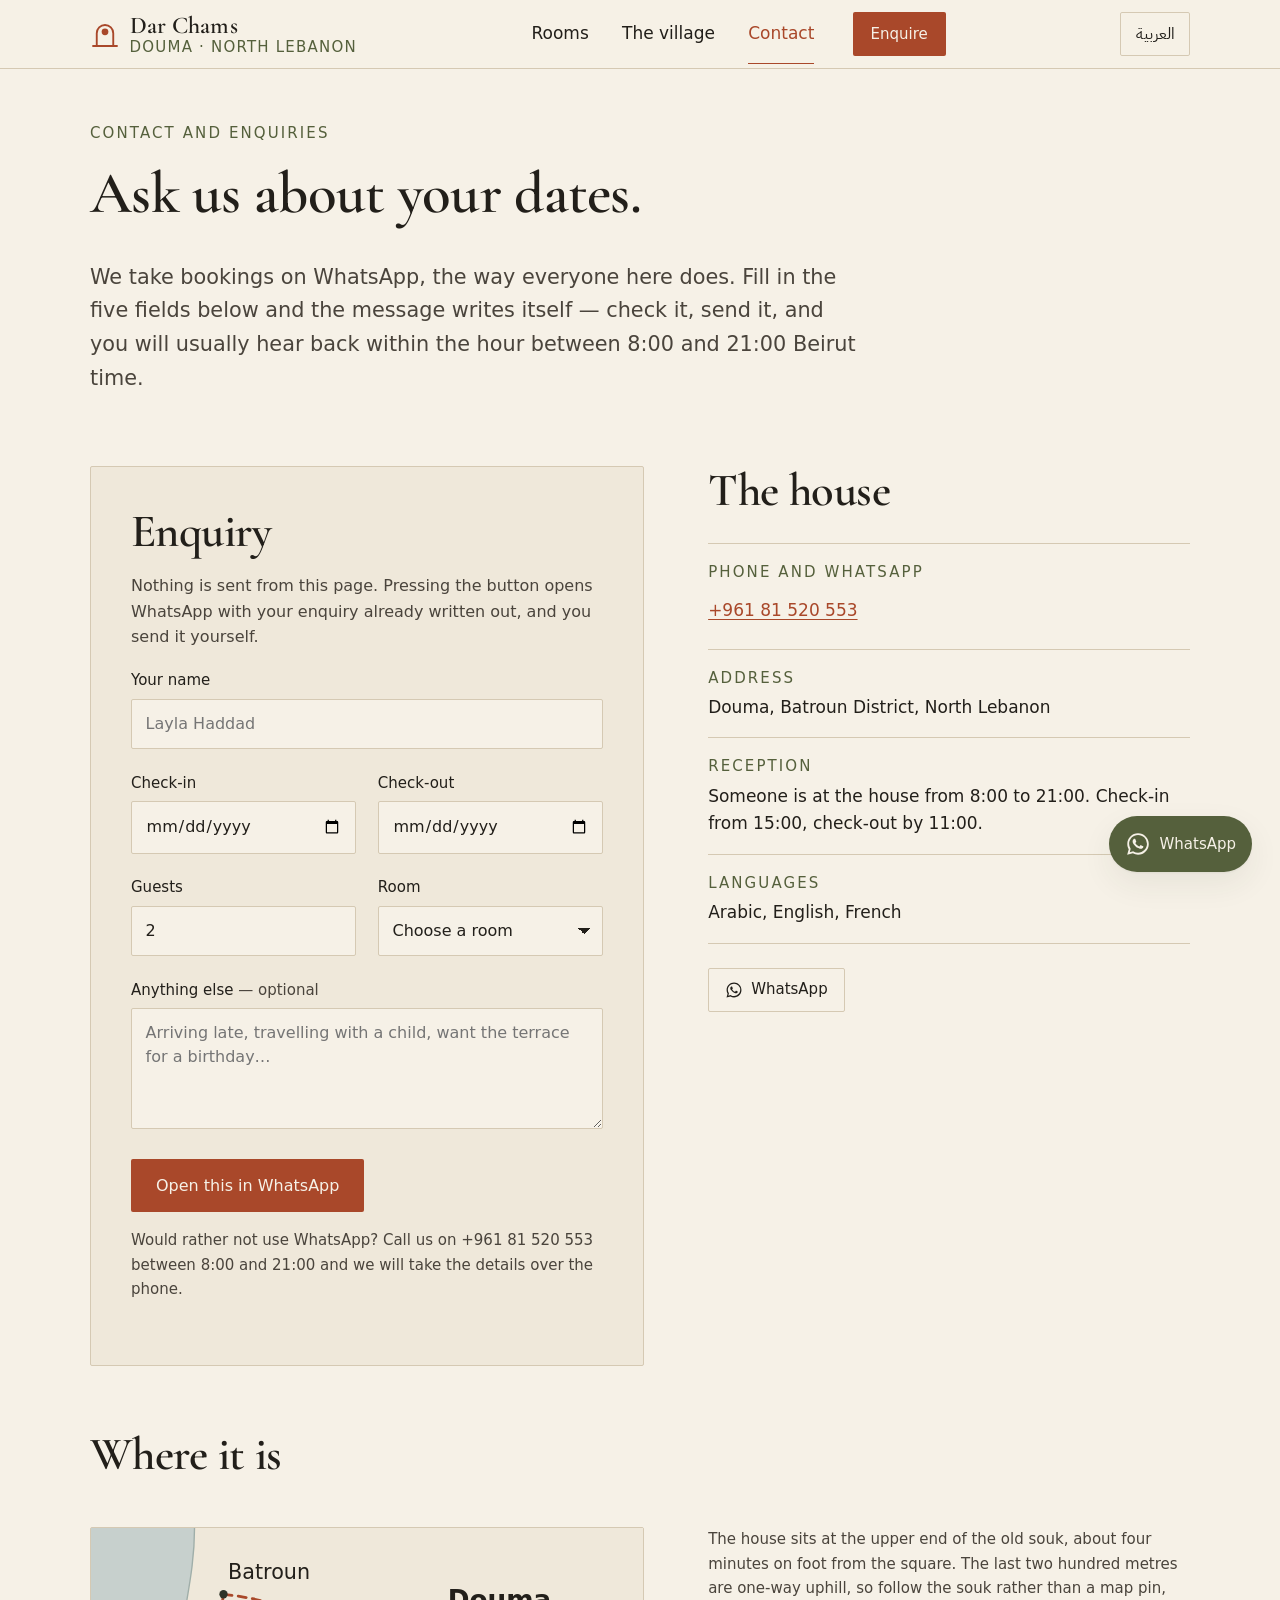
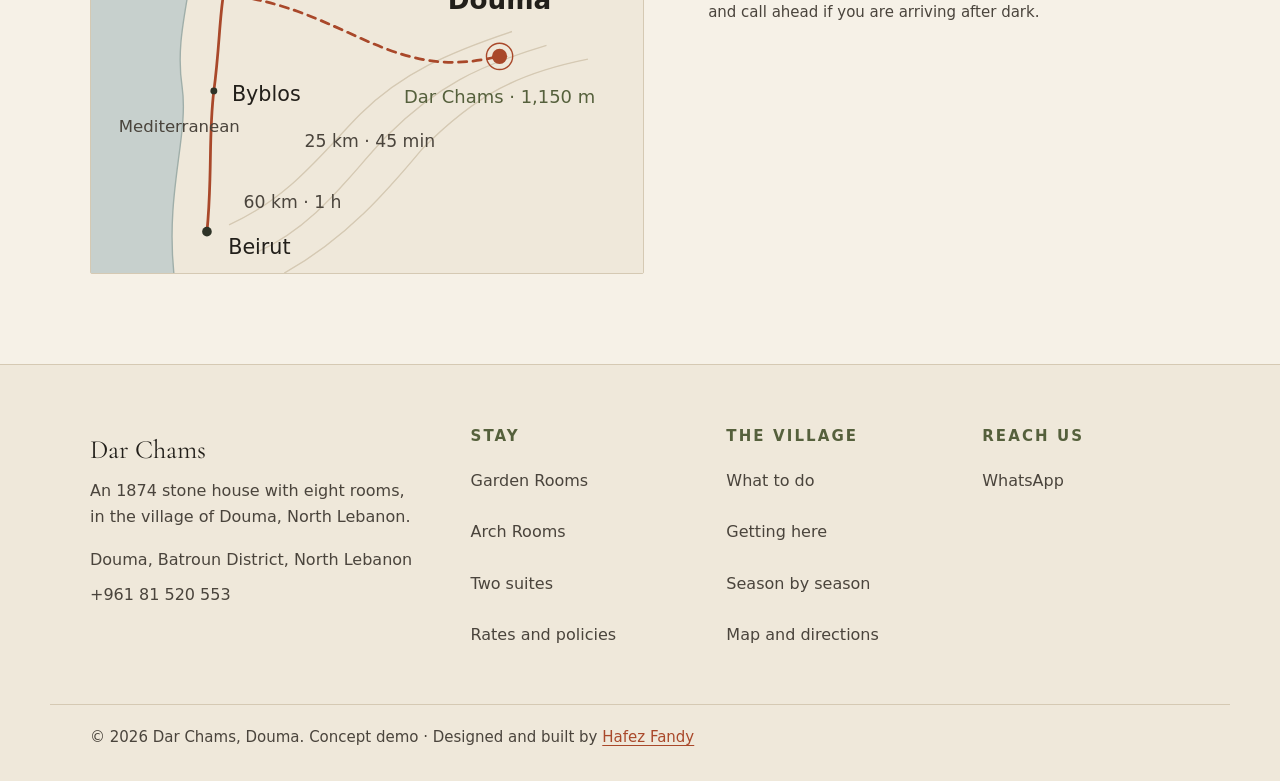
==== commit 1eef0be5: "Assert the retired identifiers are gone from what is actually served Removing something from the rep" ====
--- a/contact.html
+++ b/contact.html
@@ -274,9 +274,10 @@
       </ul>
     </nav>
     <div class="site-foot__social">
-      <h2 class="site-foot__h" data-i18n="foot.follow">Follow</h2>
+      <h2 class="site-foot__h" data-i18n="foot.follow">Reach us</h2>
       <ul>
-        <!-- TODO: add the real Instagram and Facebook links here once the
+        <!-- TODO: change this heading back to "Follow" (foot.follow, both
+             languages) and add the real Instagram and Facebook links here once the
              accounts exist. The previous handles were invented and resolved to
              unrelated third-party accounts, so they were removed. Do not guess
              a handle: confirm it, then add
